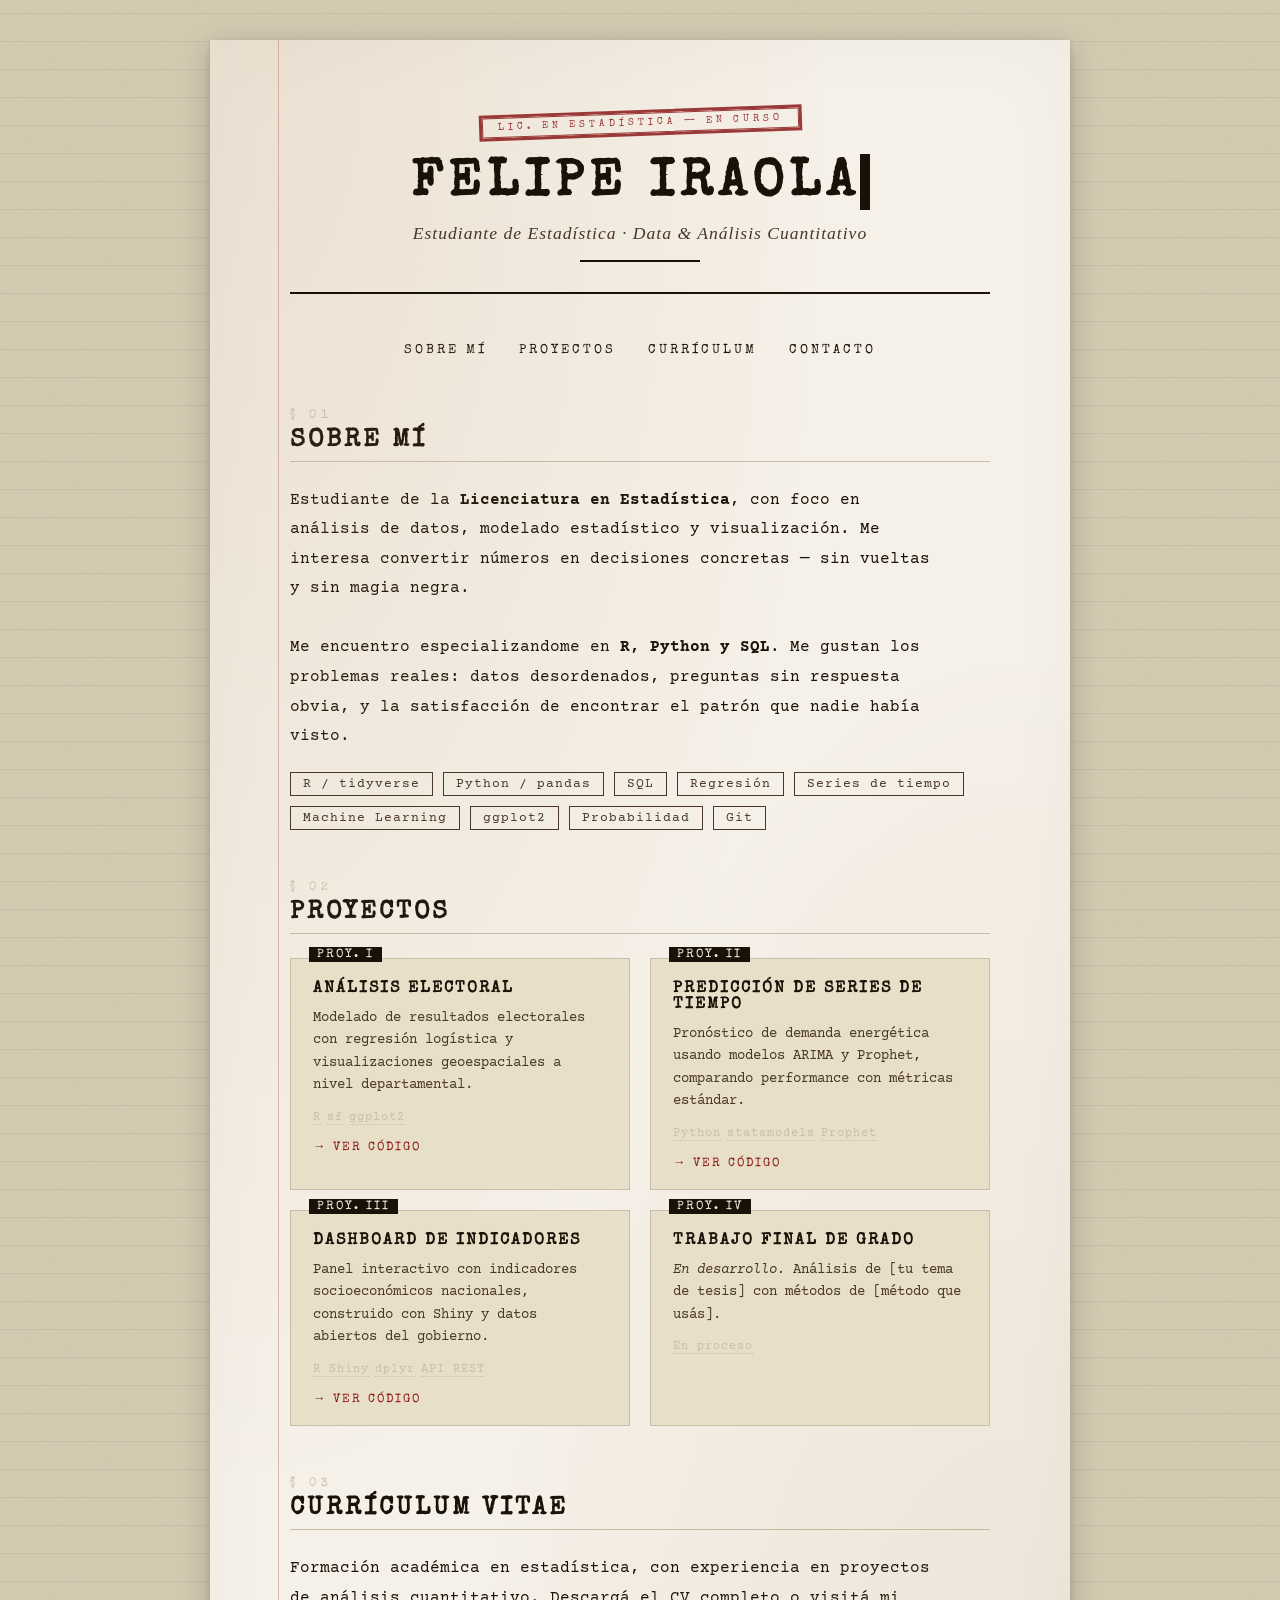
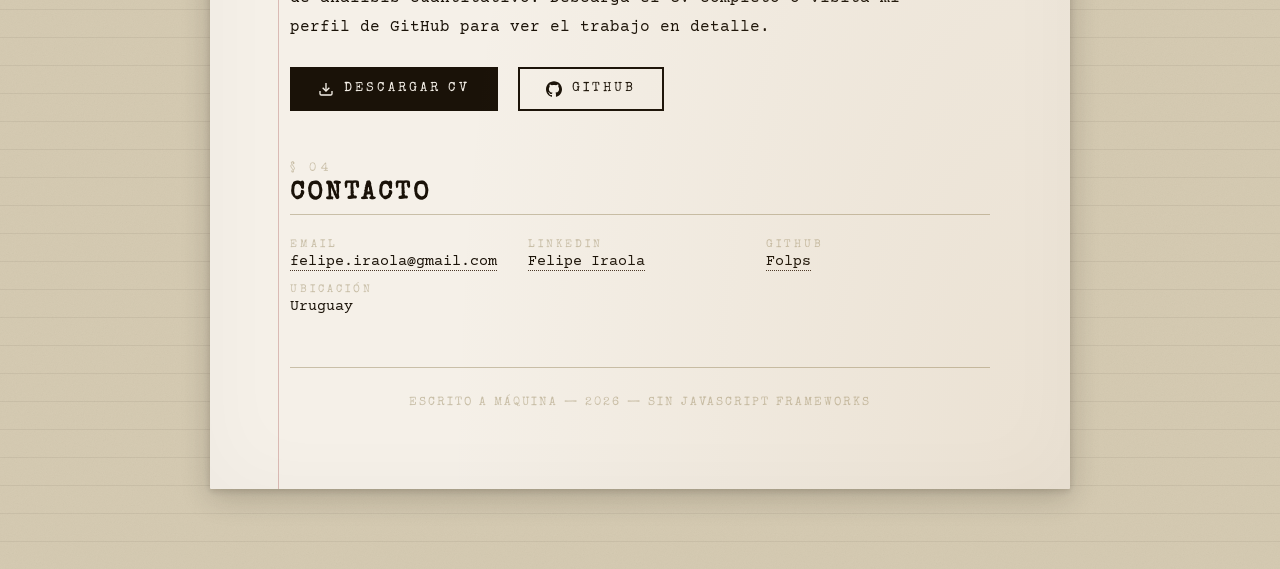
==== index.html @ 733d1aec "Pagina completa" ====
<!DOCTYPE html>
<html lang="es">

<head>
  <meta charset="UTF-8" />
  <meta name="viewport" content="width=device-width, initial-scale=1.0" />
  <title>Felipe Iraola — Estadística</title>
  <link
    href="https://fonts.googleapis.com/css2?family=Special+Elite&family=Courier+Prime:ital,wght@0,400;0,700;1,400&family=IM+Fell+English:ital@0;1&display=swap"
    rel="stylesheet" />
  <link src="scripts/style.css">
  <link rel="stylesheet" href="scripts/style.css">

  <script src="scripts/codigo.js" defer></script>



</head>

<body>
  <div class="page">

    <!-- HEADER -->
    <header>
      <div class="stamp-container">
        <div class="stamp">Lic. en Estadística — En curso</div>
      </div>
      <h1>Felipe Iraola<span class="cursor"></span></h1>
      <p class="tagline">Estudiante de Estadística &middot; Data & Análisis Cuantitativo</p>
      <div class="underline-deco"></div>
    </header>

    <!-- NAV -->
    <nav>
      <a href="#sobre-mi">Sobre mí</a>
      <a href="#proyectos">Proyectos</a>
      <a href="#cv">Currículum</a>
      <a href="#contacto">Contacto</a>
    </nav>

    <!-- SOBRE MÍ -->
    <section id="sobre-mi">
      <p class="section-label">§ 01</p>
      <h2>Sobre mí</h2>
      <p class="about-text">
        Estudiante de la <strong>Licenciatura en Estadística</strong>, con foco en
        análisis de datos, modelado estadístico y visualización. Me interesa convertir
        números en decisiones concretas — sin vueltas y sin magia negra.
        <br /><br />
        Me encuentro especializandome en <strong>R, Python y SQL</strong>. Me gustan los problemas reales:
        datos desordenados, preguntas sin respuesta obvia, y la satisfacción de encontrar
        el patrón que nadie había visto.
      </p>
      <div class="skills-grid">
        <span class="skill-chip">R / tidyverse</span>
        <span class="skill-chip">Python / pandas</span>
        <span class="skill-chip">SQL</span>
        <span class="skill-chip">Regresión</span>
        <span class="skill-chip">Series de tiempo</span>
        <span class="skill-chip">Machine Learning</span>
        <span class="skill-chip">ggplot2</span>
        <span class="skill-chip">Probabilidad</span>
        <span class="skill-chip">Git</span>
      </div>
    </section>

    <!-- PROYECTOS -->
    <section id="proyectos">
      <p class="section-label">§ 02</p>
      <h2>Proyectos</h2>
      <div class="projects-grid">

        <div class="project-card" data-num="PROY. I">
          <h3>Análisis Electoral</h3>
          <p>Modelado de resultados electorales con regresión logística y visualizaciones geoespaciales a nivel
            departamental.</p>
          <div class="project-tags">
            <span class="project-tag">R</span>
            <span class="project-tag">sf</span>
            <span class="project-tag">ggplot2</span>
          </div>
          <a href="https://github.com/tuusuario" target="_blank" class="project-link">→ Ver código</a>
        </div>

        <div class="project-card" data-num="PROY. II">
          <h3>Predicción de Series de Tiempo</h3>
          <p>Pronóstico de demanda energética usando modelos ARIMA y Prophet, comparando performance con métricas
            estándar.</p>
          <div class="project-tags">
            <span class="project-tag">Python</span>
            <span class="project-tag">statsmodels</span>
            <span class="project-tag">Prophet</span>
          </div>
          <a href="https://github.com/tuusuario" target="_blank" class="project-link">→ Ver código</a>
        </div>

        <div class="project-card" data-num="PROY. III">
          <h3>Dashboard de Indicadores</h3>
          <p>Panel interactivo con indicadores socioeconómicos nacionales, construido con Shiny y datos abiertos del
            gobierno.</p>
          <div class="project-tags">
            <span class="project-tag">R Shiny</span>
            <span class="project-tag">dplyr</span>
            <span class="project-tag">API REST</span>
          </div>
          <a href="https://github.com/tuusuario" target="_blank" class="project-link">→ Ver código</a>
        </div>

        <div class="project-card" data-num="PROY. IV">
          <h3>Trabajo Final de Grado</h3>
          <p>
            <em>En desarrollo.</em> Análisis de [tu tema de tesis] con métodos de [método que usás].
          </p>
          <div class="project-tags">
            <span class="project-tag">En proceso</span>
          </div>
        </div>

      </div>
    </section>

    <!-- CV -->
    <section id="cv">
      <p class="section-label">§ 03</p>
      <h2>Currículum Vitae</h2>
      <p class="about-text" style="margin-bottom: 24px;">
        Formación académica en estadística, con experiencia en proyectos de análisis cuantitativo.
        Descargá el CV completo o visitá mi perfil de GitHub para ver el trabajo en detalle.
      </p>
      <div class="cta-row">
        <a href="scripts/CV - Felipe Iraola 2025 ENG.pdf" download class="btn btn-primary">
          <svg viewBox="0 0 24 24" fill="none" stroke="currentColor" stroke-width="2">
            <path d="M21 15v4a2 2 0 0 1-2 2H5a2 2 0 0 1-2-2v-4" />
            <polyline points="7 10 12 15 17 10" />
            <line x1="12" y1="15" x2="12" y2="3" />
          </svg>
          Descargar CV
        </a>
        <a href="https://github.com/Folps" target="_blank" class="btn">
          <svg viewBox="0 0 24 24" fill="currentColor">
            <path
              d="M12 .297c-6.63 0-12 5.373-12 12 0 5.303 3.438 9.8 8.205 11.385.6.113.82-.258.82-.577 0-.285-.01-1.04-.015-2.04-3.338.724-4.042-1.61-4.042-1.61C4.422 18.07 3.633 17.7 3.633 17.7c-1.087-.744.084-.729.084-.729 1.205.084 1.838 1.236 1.838 1.236 1.07 1.835 2.809 1.305 3.495.998.108-.776.417-1.305.76-1.605-2.665-.3-5.466-1.332-5.466-5.93 0-1.31.465-2.38 1.235-3.22-.135-.303-.54-1.523.105-3.176 0 0 1.005-.322 3.3 1.23.96-.267 1.98-.399 3-.405 1.02.006 2.04.138 3 .405 2.28-1.552 3.285-1.23 3.285-1.23.645 1.653.24 2.873.12 3.176.765.84 1.23 1.91 1.23 3.22 0 4.61-2.805 5.625-5.475 5.92.42.36.81 1.096.81 2.22 0 1.606-.015 2.896-.015 3.286 0 .315.21.69.825.57C20.565 22.092 24 17.592 24 12.297c0-6.627-5.373-12-12-12" />
          </svg>
          GitHub
        </a>
      </div>
    </section>

    <!-- CONTACTO -->
    <section id="contacto">
      <p class="section-label">§ 04</p>
      <h2>Contacto</h2>
      <div class="contact-grid">
        <div class="contact-item">
          <span class="contact-label">Email</span>
          <span class="contact-val">
            <a href="felipe.iraola@gmail.com">felipe.iraola@gmail.com</a>
          </span>
        </div>
        <div class="contact-item">
          <span class="contact-label">LinkedIn</span>
          <span class="contact-val">
            <a href="https://www.linkedin.com/in/iraolaf" target="_blank">Felipe Iraola</a>
          </span>
        </div>
        <div class="contact-item">
          <span class="contact-label">GitHub</span>
          <span class="contact-val">
            <a href="https://github.com/Folps" target="_blank">Folps</a>
          </span>
        </div>
        <div class="contact-item">
          <span class="contact-label">Ubicación</span>
          <span class="contact-val">Uruguay</span>
        </div>
      </div>
    </section>

    <!-- FOOTER -->
    <footer>
      <p>Escrito a máquina &mdash; <span id="year"></span> &mdash; Sin JavaScript frameworks</p>
    </footer>

  </div>


</body>

</html>
---- scripts/style.css ----
:root {
        --ink: #1a1208;
        --paper: #f5f0e8;
        --aged: #e8dfc8;
        --faded: #c9bfa8;
        --red: #8b1a1a;
        --accent: #4a3728;
        --shadow: rgba(26, 18, 8, 0.15);
    }

    * {
        margin: 0;
        padding: 0;
        box-sizing: border-box;
    }

    body {
        background-color: #d4c9b0;
        background-image:
            repeating-linear-gradient(0deg, transparent, transparent 27px, rgba(26, 18, 8, 0.06) 27px, rgba(26, 18, 8, 0.06) 28px),
            url("data:image/svg+xml,%3Csvg xmlns='http://www.w3.org/2000/svg' width='300' height='300'%3E%3Cfilter id='noise'%3E%3CfeTurbulence type='fractalNoise' baseFrequency='0.9' numOctaves='4' stitchTiles='stitch'/%3E%3CfeColorMatrix type='saturate' values='0'/%3E%3C/filter%3E%3Crect width='300' height='300' filter='url(%23noise)' opacity='0.08'/%3E%3C/svg%3E");
        font-family: 'Courier Prime', monospace;
        color: var(--ink);
        min-height: 100vh;
        padding: 40px 20px 80px;
    }

    /* Paper sheet */
    .page {
        max-width: 860px;
        margin: 0 auto;
        background: var(--paper);
        box-shadow:
            0 2px 6px var(--shadow),
            0 8px 30px rgba(26, 18, 8, 0.2),
            inset 0 0 80px rgba(26, 18, 8, 0.03);
        border-radius: 1px;
        padding: 70px 80px 80px;
        position: relative;
        overflow: hidden;
    }

    /* Paper texture + edge stain */
    .page::before {
        content: '';
        position: absolute;
        inset: 0;
        background:
            radial-gradient(ellipse at 5% 0%, rgba(180, 140, 80, 0.15) 0%, transparent 50%),
            radial-gradient(ellipse at 95% 100%, rgba(160, 120, 60, 0.12) 0%, transparent 50%);
        pointer-events: none;
    }

    /* Left margin line */
    .page::after {
        content: '';
        position: absolute;
        left: 68px;
        top: 0;
        bottom: 0;
        width: 1px;
        background: rgba(139, 26, 26, 0.25);
    }

    /* Header */
    header {
        text-align: center;
        margin-bottom: 50px;
        padding-bottom: 30px;
        border-bottom: 2px solid var(--ink);
        position: relative;
    }

    .stamp-container {
        display: flex;
        justify-content: center;
        margin-bottom: 18px;
    }

    .stamp {
        border: 3px solid var(--red);
        color: var(--red);
        font-family: 'Special Elite', cursive;
        font-size: 10px;
        letter-spacing: 4px;
        text-transform: uppercase;
        padding: 5px 16px;
        transform: rotate(-2deg);
        opacity: 0.85;
        box-shadow: inset 0 0 0 1px var(--red);
    }

    h1 {
        font-family: 'Special Elite', cursive;
        font-size: 3.2rem;
        letter-spacing: 6px;
        text-transform: uppercase;
        line-height: 1;
        margin-bottom: 12px;
        color: var(--ink);
    }

    .tagline {
        font-family: 'IM Fell English', serif;
        font-style: italic;
        font-size: 1.1rem;
        color: var(--accent);
        letter-spacing: 1px;
        margin-bottom: 8px;
    }

    .underline-deco {
        width: 120px;
        height: 2px;
        background: var(--ink);
        margin: 16px auto 0;
    }

    /* Nav / quick links */
    nav {
        display: flex;
        justify-content: center;
        gap: 32px;
        margin-bottom: 50px;
        flex-wrap: wrap;
    }

    nav a {
        font-family: 'Special Elite', cursive;
        font-size: 0.82rem;
        letter-spacing: 3px;
        text-transform: uppercase;
        color: var(--ink);
        text-decoration: none;
        border-bottom: 1px solid transparent;
        transition: border-color 0.2s, color 0.2s;
        padding-bottom: 2px;
    }

    nav a:hover {
        color: var(--red);
        border-color: var(--red);
    }

    /* Sections */
    section {
        margin-bottom: 52px;
    }

    .section-label {
        font-family: 'Special Elite', cursive;
        font-size: 0.72rem;
        letter-spacing: 5px;
        text-transform: uppercase;
        color: var(--faded);
        margin-bottom: 8px;
    }

    h2 {
        font-family: 'Special Elite', cursive;
        font-size: 1.55rem;
        letter-spacing: 3px;
        text-transform: uppercase;
        color: var(--ink);
        border-bottom: 1px solid var(--faded);
        padding-bottom: 8px;
        margin-bottom: 24px;
    }

    /* About */
    .about-text {
        font-family: 'Courier Prime', monospace;
        font-size: 1rem;
        line-height: 1.85;
        max-width: 640px;
        color: var(--ink);
    }

    .about-text strong {
        font-weight: 700;
    }

    /* Skills chips */
    .skills-grid {
        display: flex;
        flex-wrap: wrap;
        gap: 10px;
        margin-top: 20px;
    }

    .skill-chip {
        font-family: 'Courier Prime', monospace;
        font-size: 0.82rem;
        border: 1px solid var(--accent);
        padding: 4px 12px;
        letter-spacing: 1px;
        color: var(--accent);
        background: transparent;
        position: relative;
    }

    /* Projects */
    .projects-grid {
        display: grid;
        grid-template-columns: repeat(auto-fill, minmax(260px, 1fr));
        gap: 20px;
    }

    .project-card {
        border: 1px solid var(--faded);
        padding: 22px 22px 18px;
        background: var(--aged);
        position: relative;
        transition: transform 0.15s, box-shadow 0.15s;
        cursor: default;
    }

    .project-card:hover {
        transform: translateY(-3px) rotate(0.3deg);
        box-shadow: 3px 6px 18px var(--shadow);
    }

    .project-card::before {
        content: attr(data-num);
        position: absolute;
        top: -12px;
        left: 18px;
        background: var(--ink);
        color: var(--paper);
        font-family: 'Special Elite', cursive;
        font-size: 0.72rem;
        padding: 2px 8px;
        letter-spacing: 2px;
    }

    .project-card h3 {
        font-family: 'Special Elite', cursive;
        font-size: 1rem;
        letter-spacing: 2px;
        text-transform: uppercase;
        margin-bottom: 10px;
        color: var(--ink);
    }

    .project-card p {
        font-size: 0.88rem;
        line-height: 1.6;
        color: var(--accent);
        margin-bottom: 14px;
    }

    .project-tags {
        display: flex;
        flex-wrap: wrap;
        gap: 6px;
    }

    .project-tag {
        font-size: 0.72rem;
        font-family: 'Courier Prime', monospace;
        letter-spacing: 1px;
        color: var(--faded);
        border-bottom: 1px dotted var(--faded);
    }

    .project-link {
        display: inline-block;
        margin-top: 14px;
        font-size: 0.78rem;
        letter-spacing: 2px;
        text-transform: uppercase;
        font-family: 'Special Elite', cursive;
        color: var(--red);
        text-decoration: none;
    }

    .project-link:hover {
        text-decoration: underline;
    }

    /* CTA buttons */
    .cta-row {
        display: flex;
        gap: 20px;
        flex-wrap: wrap;
        align-items: center;
        margin-top: 8px;
    }

    .btn {
        display: inline-flex;
        align-items: center;
        gap: 10px;
        font-family: 'Special Elite', cursive;
        font-size: 0.82rem;
        letter-spacing: 3px;
        text-transform: uppercase;
        text-decoration: none;
        padding: 12px 26px;
        border: 2px solid var(--ink);
        color: var(--ink);
        background: transparent;
        transition: background 0.2s, color 0.2s;
        cursor: pointer;
    }

    .btn:hover {
        background: var(--ink);
        color: var(--paper);
    }

    .btn-primary {
        background: var(--ink);
        color: var(--paper);
    }

    .btn-primary:hover {
        background: var(--accent);
        border-color: var(--accent);
    }

    .btn svg {
        width: 16px;
        height: 16px;
        flex-shrink: 0;
    }

    /* Contact */
    .contact-grid {
        display: grid;
        grid-template-columns: repeat(auto-fill, minmax(200px, 1fr));
        gap: 14px;
    }

    .contact-item {
        display: flex;
        flex-direction: column;
        gap: 3px;
    }

    .contact-label {
        font-family: 'Special Elite', cursive;
        font-size: 0.68rem;
        letter-spacing: 3px;
        text-transform: uppercase;
        color: var(--faded);
    }

    .contact-val {
        font-size: 0.92rem;
        color: var(--ink);
    }

    .contact-val a {
        color: var(--ink);
        text-decoration: none;
        border-bottom: 1px dotted var(--accent);
    }

    .contact-val a:hover {
        color: var(--red);
        border-color: var(--red);
    }

    /* Footer */
    footer {
        text-align: center;
        border-top: 1px solid var(--faded);
        padding-top: 28px;
        margin-top: 10px;
    }

    footer p {
        font-size: 0.76rem;
        letter-spacing: 2px;
        color: var(--faded);
        font-family: 'Special Elite', cursive;
        text-transform: uppercase;
    }

    /* Typewriter cursor blink */
    .cursor {
        display: inline-block;
        width: 10px;
        height: 1.1em;
        background: var(--ink);
        vertical-align: text-bottom;
        animation: blink 1s step-end infinite;
    }

    @keyframes blink {

        0%,
        100% {
            opacity: 1;
        }

        50% {
            opacity: 0;
        }
    }

    /* Fade-in on load */
    .page {
        animation: fadeIn 0.6s ease both;
    }

    @keyframes fadeIn {
        from {
            opacity: 0;
            transform: translateY(12px);
        }

        to {
            opacity: 1;
            transform: translateY(0);
        }
    }

    /* Responsive */
    @media (max-width: 600px) {
        .page {
            padding: 40px 28px 50px;
        }

        .page::after {
            display: none;
        }

        h1 {
            font-size: 2.2rem;
            letter-spacing: 4px;
        }

        nav {
            gap: 18px;
        }
    }
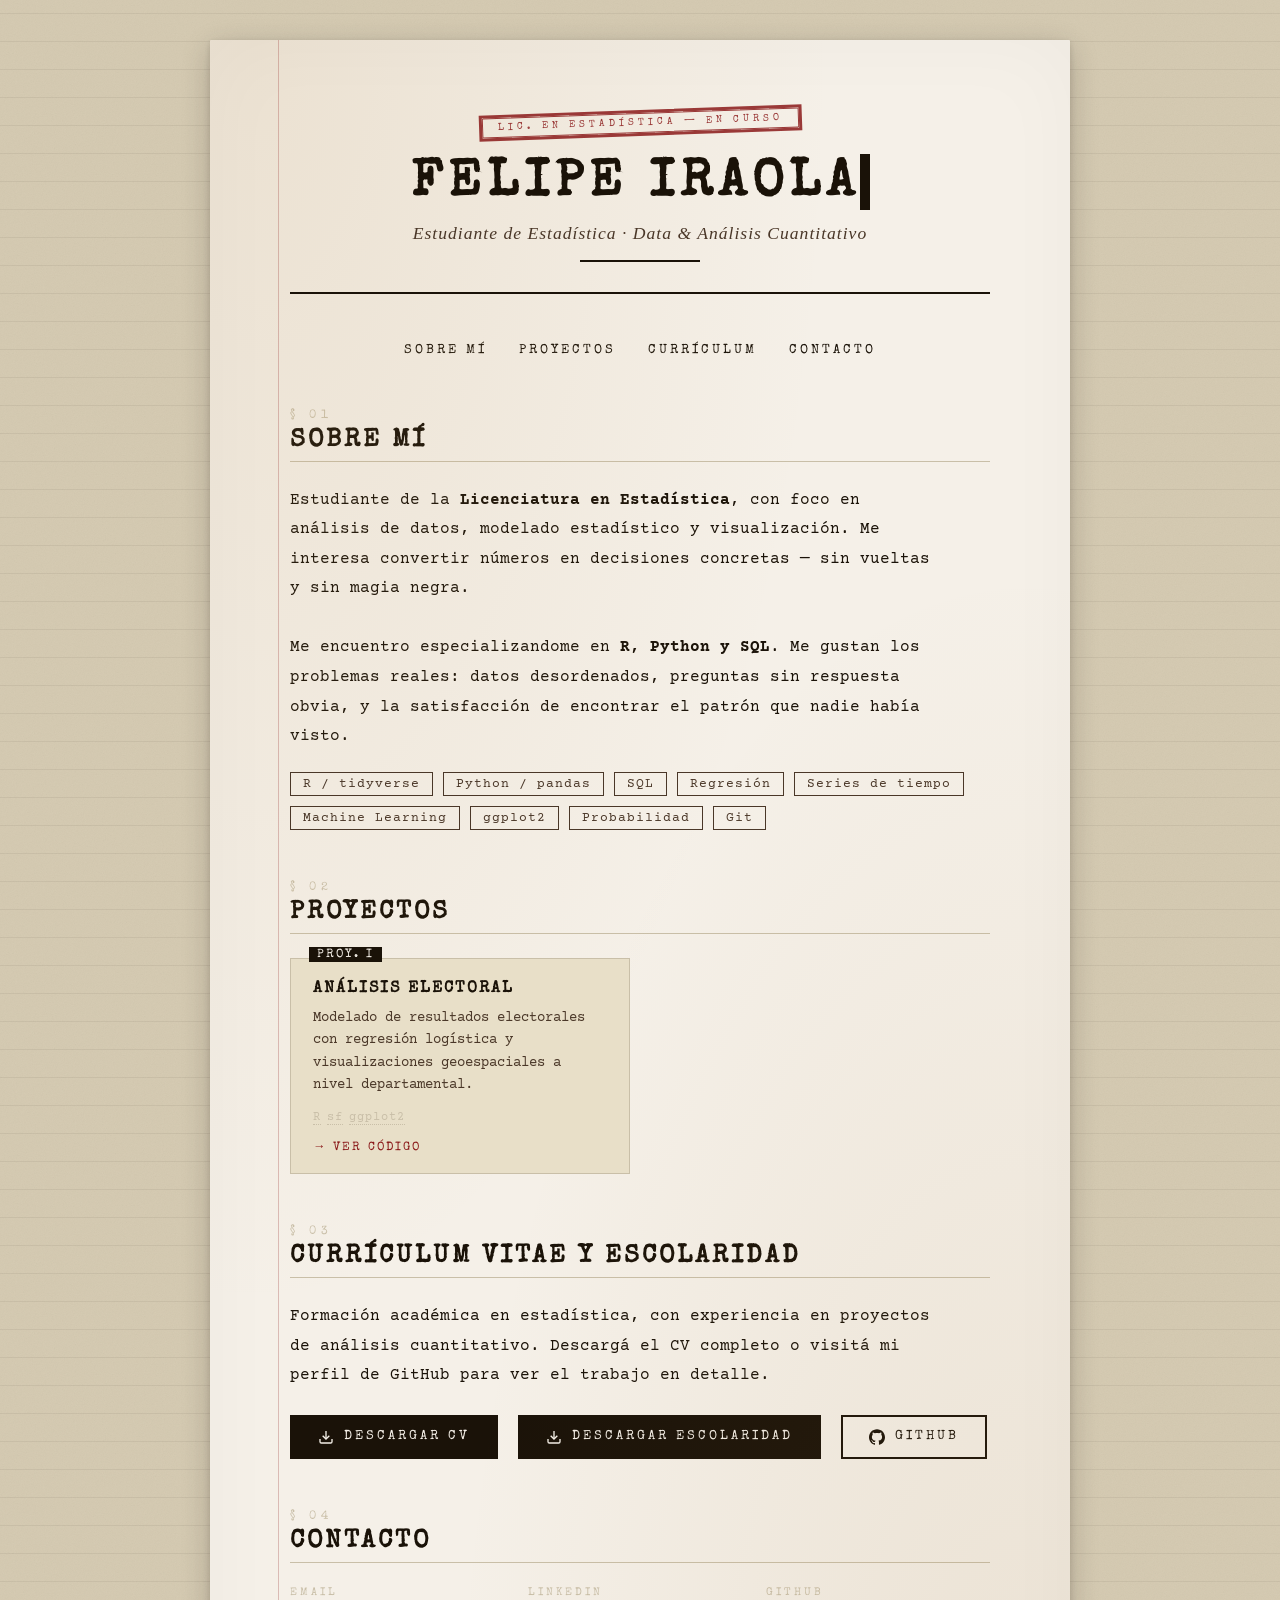
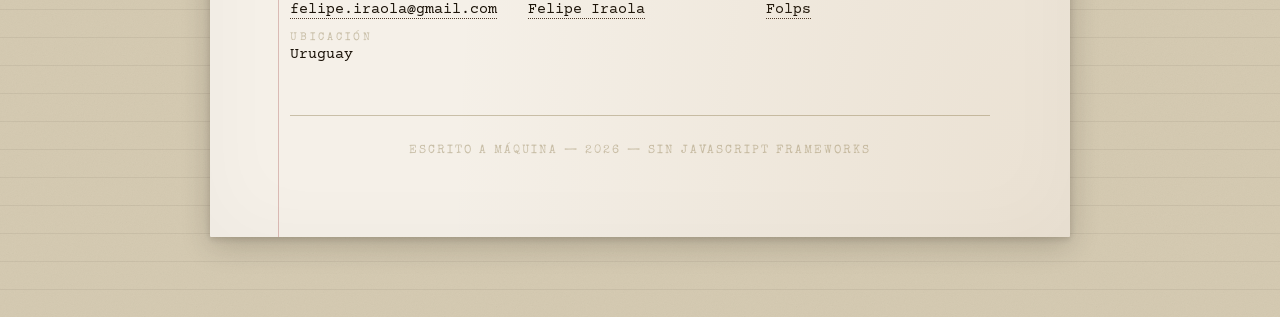
==== commit 1a4f3635: "Ultimos cambios" ====
--- a/index.html
+++ b/index.html
@@ -81,7 +81,7 @@
           </div>
           <a href="https://github.com/tuusuario" target="_blank" class="project-link">→ Ver código</a>
         </div>
-
+        <!--
         <div class="project-card" data-num="PROY. II">
           <h3>Predicción de Series de Tiempo</h3>
           <p>Pronóstico de demanda energética usando modelos ARIMA y Prophet, comparando performance con métricas
@@ -117,12 +117,13 @@
         </div>
 
       </div>
+      -->
     </section>
 
     <!-- CV -->
     <section id="cv">
       <p class="section-label">§ 03</p>
-      <h2>Currículum Vitae</h2>
+      <h2>Currículum Vitae y Escolaridad</h2>
       <p class="about-text" style="margin-bottom: 24px;">
         Formación académica en estadística, con experiencia en proyectos de análisis cuantitativo.
         Descargá el CV completo o visitá mi perfil de GitHub para ver el trabajo en detalle.
@@ -135,6 +136,14 @@
             <line x1="12" y1="15" x2="12" y2="3" />
           </svg>
           Descargar CV
+        </a>
+        <a href="scripts/ReporteEscolaridad-DOC4555268(9442786).pdf" download class="btn btn-primary">
+          <svg viewBox="0 0 24 24" fill="none" stroke="currentColor" stroke-width="2">
+            <path d="M21 15v4a2 2 0 0 1-2 2H5a2 2 0 0 1-2-2v-4" />
+            <polyline points="7 10 12 15 17 10" />
+            <line x1="12" y1="15" x2="12" y2="3" />
+          </svg>
+          Descargar Escolaridad
         </a>
         <a href="https://github.com/Folps" target="_blank" class="btn">
           <svg viewBox="0 0 24 24" fill="currentColor">
